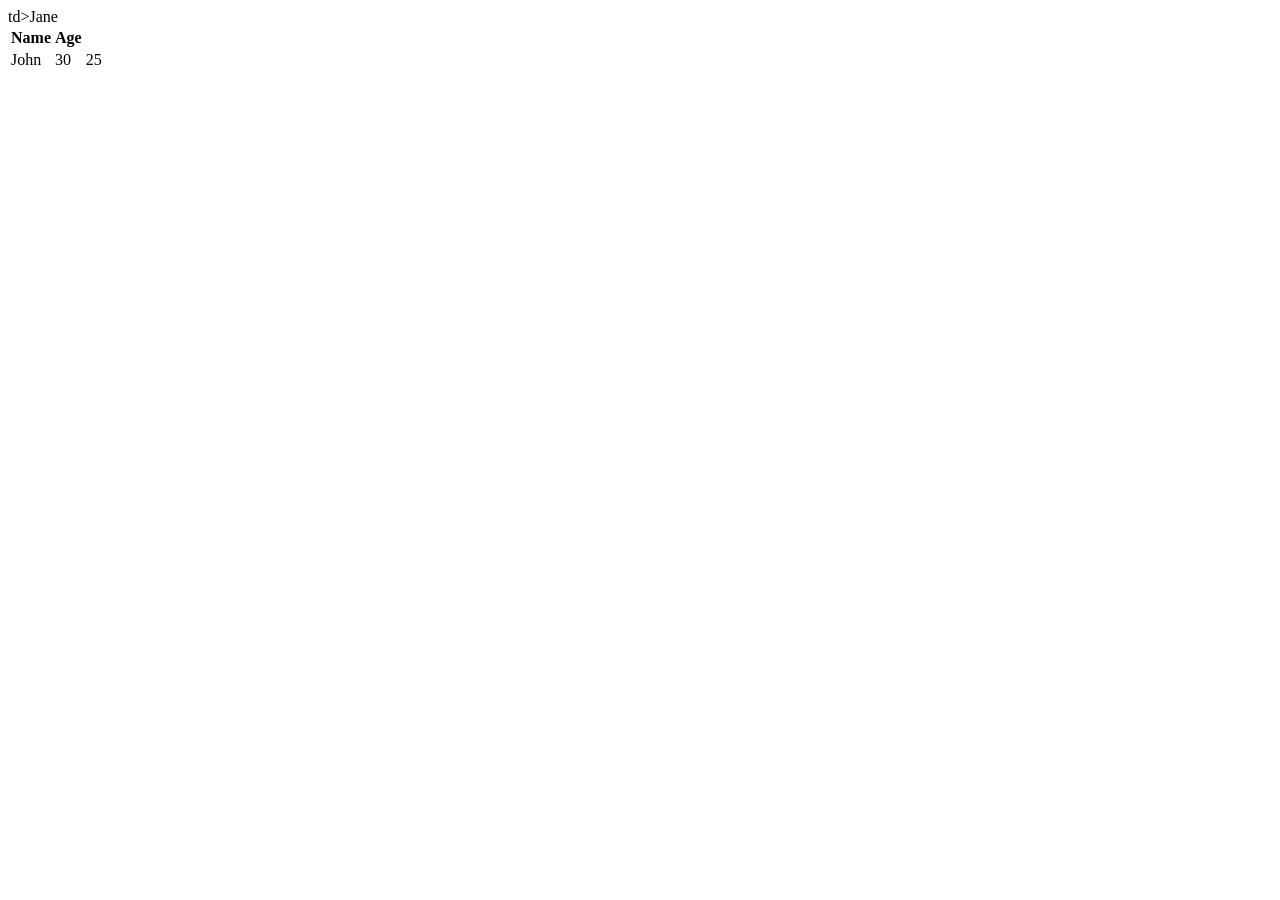
==== index.html @ 6170f804 "Agent host session 7fcd924e-1255-4569-8c91-f9eb9bb27017 - baseline checkpoint" ====
<!DOCTYPE html>
<html lang="en">
<head>
    <meta charset="UTF-8">
    <meta name="viewport" content="width=device-width, initial-scale=1.0">
    <title>Document</title>
</head>
<body>
    <table>
        <tr>
            <th>Name</th>
            <th>Age</th>
        </tr>
        <tr>
            <td>John</td>
            <td>30</td>
            td>Jane</td>
            <td>25</td> 
        </tr>
    </table>
</body>
</html>
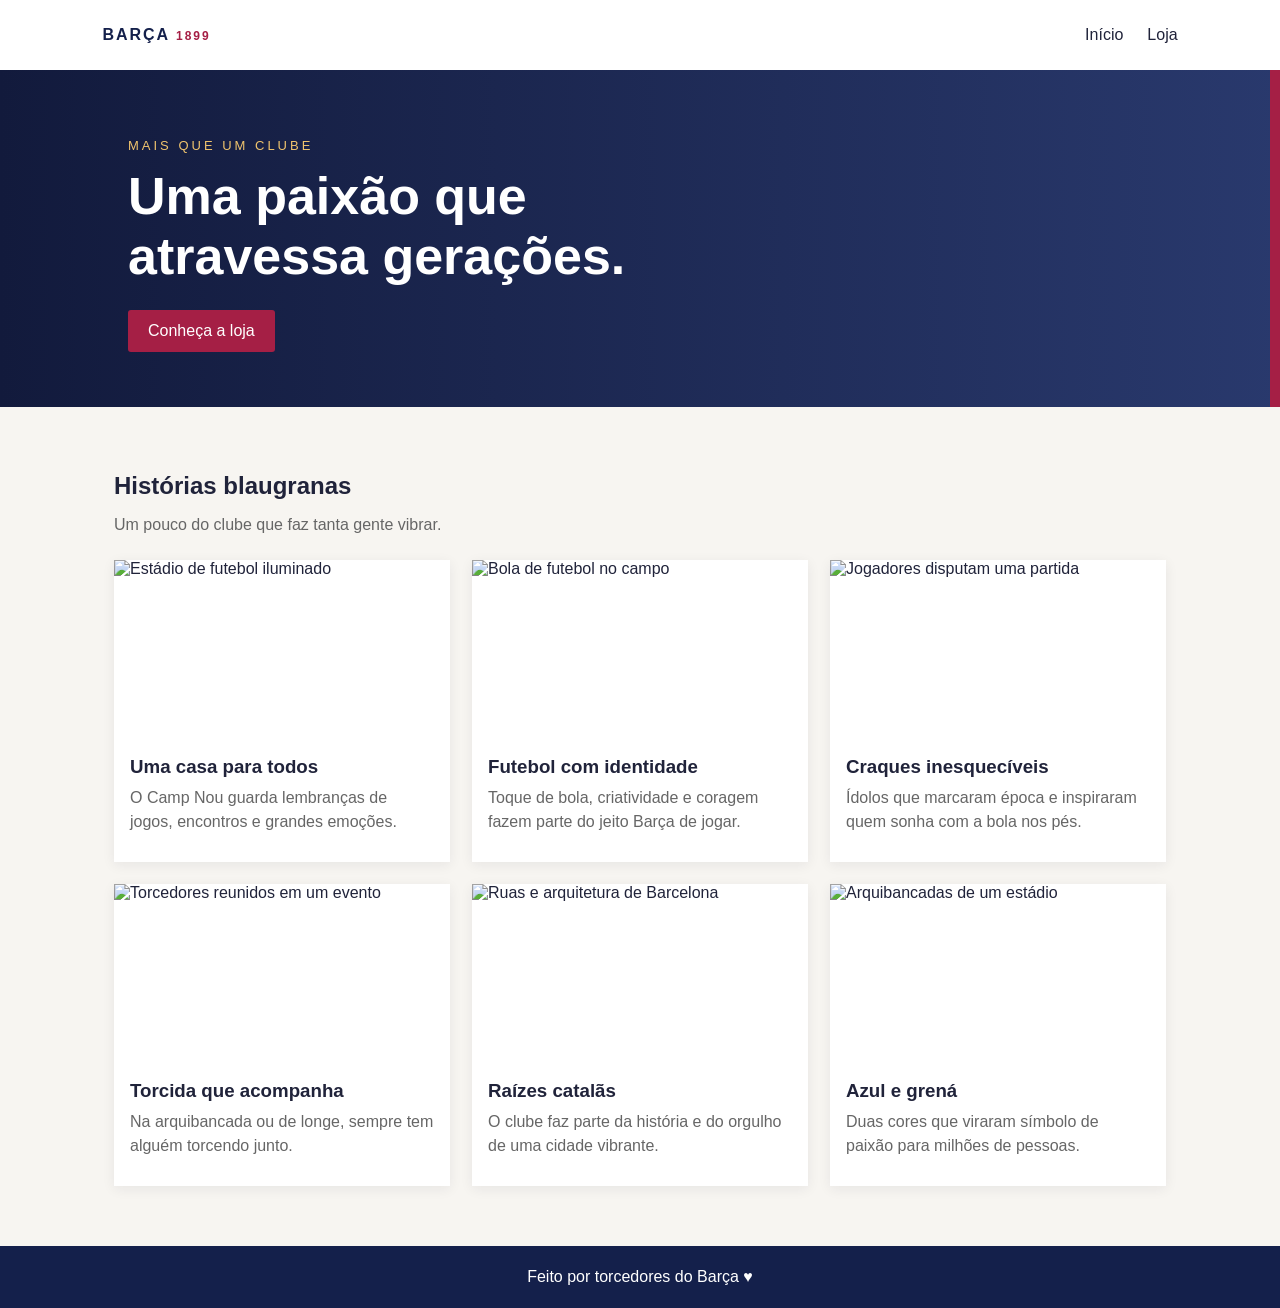
==== commit 8dc77459: "Agent host session 7fcd924e-1255-4569-8c91-f9eb9bb27017 - turn 1 start" ====
--- a/index.html
+++ b/index.html
@@ -1,22 +1,60 @@
 <!DOCTYPE html>
-<html lang="en">
+<!-- Alunos: Rafael Gasparini e João Pedro Melhado -->
+<html lang="pt-BR">
 <head>
     <meta charset="UTF-8">
     <meta name="viewport" content="width=device-width, initial-scale=1.0">
-    <title>Document</title>
+    <title>Barcelona | Paixão blaugrana</title>
+    <link rel="stylesheet" href="style.css">
 </head>
 <body>
-    <table>
-        <tr>
-            <th>Name</th>
-            <th>Age</th>
-        </tr>
-        <tr>
-            <td>John</td>
-            <td>30</td>
-            td>Jane</td>
-            <td>25</td> 
-        </tr>
-    </table>
+    <header class="topo">
+        <a class="logo" href="index.html">BARÇA <span>1899</span></a>
+        <nav>
+            <a href="index.html">Início</a>
+            <a href="loja.html">Loja</a>
+        </nav>
+    </header>
+
+    <main>
+        <section class="banner">
+            <p>MAIS QUE UM CLUBE</p>
+            <h1>Uma paixão que<br>atravessa gerações.</h1>
+            <a class="botao" href="loja.html">Conheça a loja</a>
+        </section>
+
+        <section class="conteudo">
+            <h2>Histórias blaugranas</h2>
+            <p class="introducao">Um pouco do clube que faz tanta gente vibrar.</p>
+            <div class="grade">
+                <article class="card">
+                    <img src="https://images.unsplash.com/photo-1522778119026-d647f0596c20?auto=format&fit=crop&w=700&q=80" alt="Estádio de futebol iluminado">
+                    <div class="card-texto"><h3>Uma casa para todos</h3><p>O Camp Nou guarda lembranças de jogos, encontros e grandes emoções.</p></div>
+                </article>
+                <article class="card">
+                    <img src="https://images.unsplash.com/photo-1579952363873-27f3bade9f55?auto=format&fit=crop&w=700&q=80" alt="Bola de futebol no campo">
+                    <div class="card-texto"><h3>Futebol com identidade</h3><p>Toque de bola, criatividade e coragem fazem parte do jeito Barça de jogar.</p></div>
+                </article>
+                <article class="card">
+                    <img src="https://images.unsplash.com/photo-1521412644187-c49fa049e84d?auto=format&fit=crop&w=700&q=80" alt="Jogadores disputam uma partida">
+                    <div class="card-texto"><h3>Craques inesquecíveis</h3><p>Ídolos que marcaram época e inspiraram quem sonha com a bola nos pés.</p></div>
+                </article>
+                <article class="card">
+                    <img src="https://images.unsplash.com/photo-1523580494863-6f3031224c94?auto=format&fit=crop&w=700&q=80" alt="Torcedores reunidos em um evento">
+                    <div class="card-texto"><h3>Torcida que acompanha</h3><p>Na arquibancada ou de longe, sempre tem alguém torcendo junto.</p></div>
+                </article>
+                <article class="card">
+                    <img src="https://images.unsplash.com/photo-1583422409516-2895a77efded?auto=format&fit=crop&w=700&q=80" alt="Ruas e arquitetura de Barcelona">
+                    <div class="card-texto"><h3>Raízes catalãs</h3><p>O clube faz parte da história e do orgulho de uma cidade vibrante.</p></div>
+                </article>
+                <article class="card">
+                    <img src="https://images.unsplash.com/photo-1522778119026-d647f0596c20?auto=format&fit=crop&w=700&q=80" alt="Arquibancadas de um estádio">
+                    <div class="card-texto"><h3>Azul e grená</h3><p>Duas cores que viraram símbolo de paixão para milhões de pessoas.</p></div>
+                </article>
+            </div>
+        </section>
+    </main>
+
+    <footer>Feito por torcedores do Barça ♥</footer>
 </body>
-</html>+</html>
--- a/style.css
+++ b/style.css
@@ -0,0 +1,31 @@
+* { box-sizing: border-box; }
+body { margin: 0; color: #20233a; background: #f7f5f1; font-family: Arial, sans-serif; }
+a { color: inherit; text-decoration: none; }
+.topo { height: 70px; padding: 0 8%; display: flex; align-items: center; justify-content: space-between; background: white; }
+.logo { color: #14204b; font-weight: bold; letter-spacing: 2px; }
+.logo span { color: #a51f45; font-size: 12px; }
+nav { display: flex; gap: 24px; }
+nav a:hover { color: #a51f45; }
+.banner { min-height: 300px; padding: 55px 10%; display: flex; flex-direction: column; align-items: flex-start; justify-content: center; position: relative; color: white; background: linear-gradient(90deg, #121a3c, #29396d); }
+.banner::after { width: 10px; position: absolute; inset: 0 0 0 auto; background: #a51f45; content: ""; }
+.banner p { color: #f0c46d; font-size: 13px; letter-spacing: 3px; }
+h1 { margin: 0 0 24px; font-size: clamp(32px, 5vw, 52px); }
+.botao { padding: 12px 20px; border-radius: 3px; background: #a51f45; color: white; }
+.botao:hover { background: #c12d56; }
+.banner-loja { background: linear-gradient(90deg, #681832, #a51f45); }
+.conteudo { max-width: 1100px; margin: auto; padding: 45px 24px 60px; }
+h2 { margin-bottom: 8px; }
+.introducao { margin-bottom: 26px; color: #666; }
+.grade { display: grid; grid-template-columns: repeat(3, 1fr); gap: 22px; }
+.card { overflow: hidden; background: white; box-shadow: 0 3px 12px #17203a12; animation: surgir .5s ease both; transition: transform .2s, box-shadow .2s; }
+.card:hover { transform: translateY(-5px); box-shadow: 0 9px 20px #17203a25; }
+.card img { width: 100%; height: 180px; display: block; object-fit: cover; }
+.card-texto { padding: 16px; }
+h3 { margin: 0 0 8px; }
+.card-texto p { min-height: 40px; margin: 0 0 12px; color: #666; line-height: 1.5; }
+.produto strong { color: #a51f45; }
+footer { padding: 22px; background: #14204b; color: white; text-align: center; }
+@keyframes surgir { from { opacity: 0; transform: translateY(12px); } to { opacity: 1; transform: translateY(0); } }
+@media (max-width: 750px) { .grade { grid-template-columns: repeat(2, 1fr); } .topo { padding: 0 5%; } }
+@media (max-width: 480px) { .grade { grid-template-columns: 1fr; } .card img { height: 210px; } .banner { min-height: 260px; } }
+@media (prefers-reduced-motion: reduce) { *, *::before, *::after { scroll-behavior: auto !important; transition-duration: .01ms !important; } }
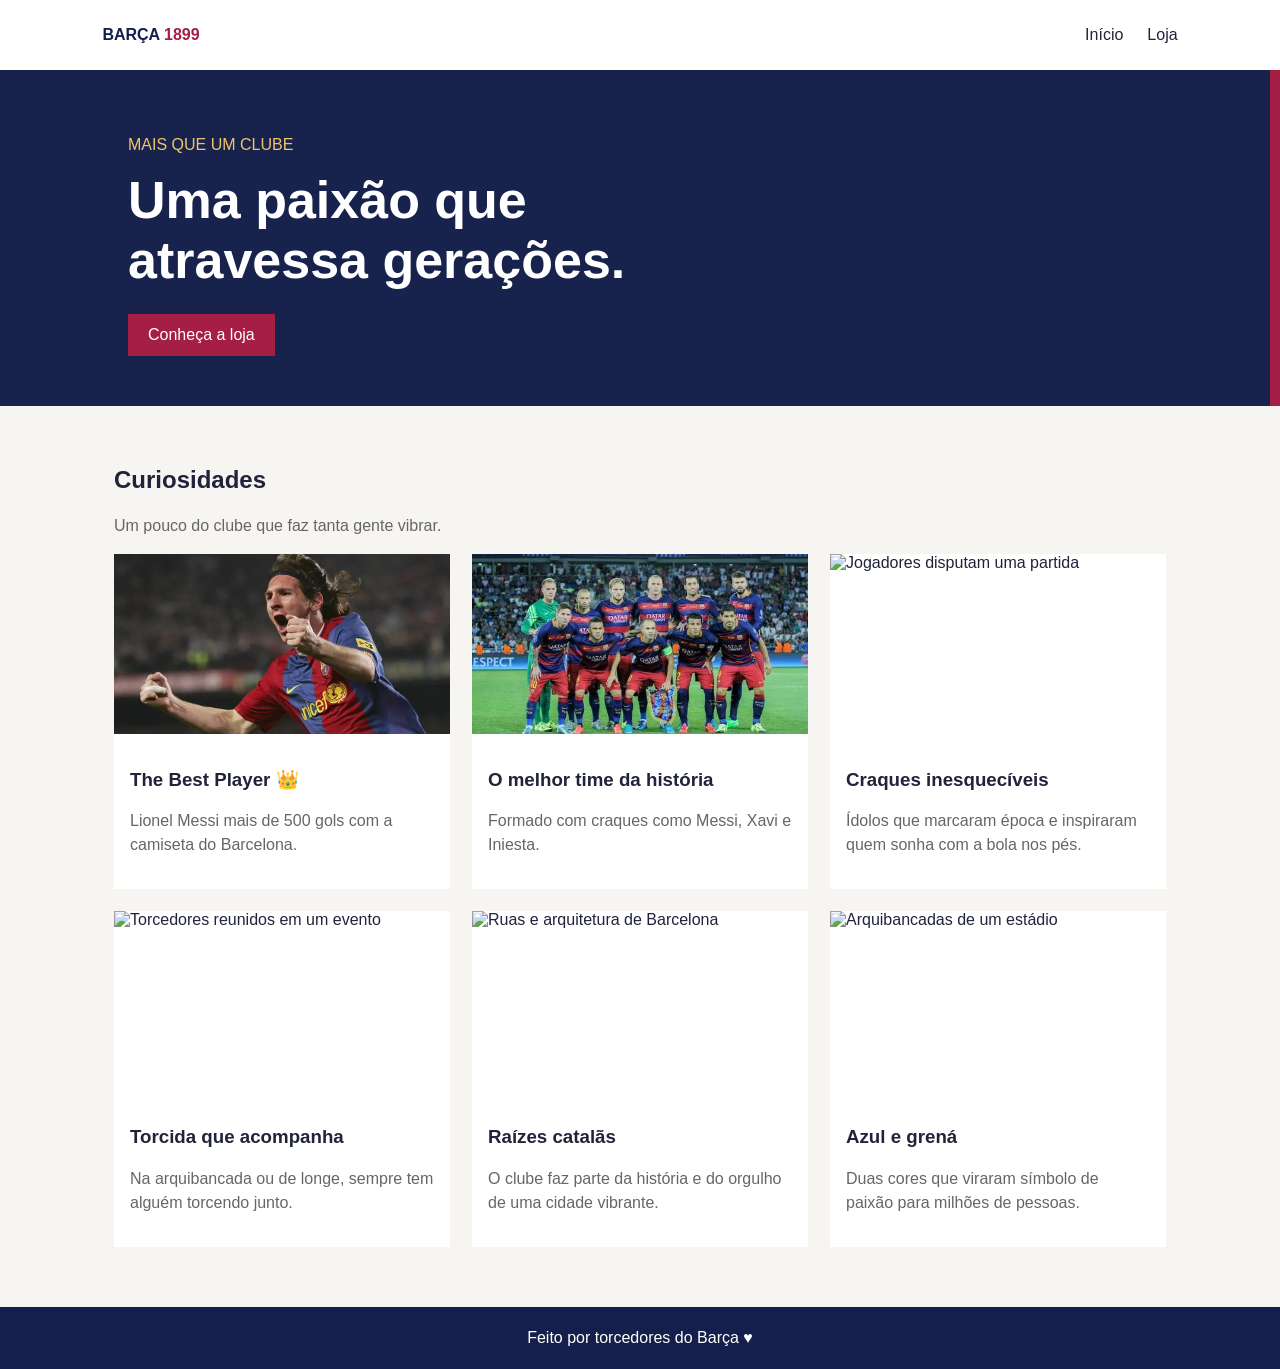
==== commit 7d0f8c15: "Agent host session 7fcd924e-1255-4569-8c91-f9eb9bb27017 - turn 2 start" ====
--- a/index.html
+++ b/index.html
@@ -4,7 +4,7 @@
 <head>
     <meta charset="UTF-8">
     <meta name="viewport" content="width=device-width, initial-scale=1.0">
-    <title>Barcelona | Paixão blaugrana</title>
+    <title>Barcelona </title>
     <link rel="stylesheet" href="style.css">
 </head>
 <body>
@@ -24,16 +24,16 @@
         </section>
 
         <section class="conteudo">
-            <h2>Histórias blaugranas</h2>
+            <h2>Curiosidades</h2>
             <p class="introducao">Um pouco do clube que faz tanta gente vibrar.</p>
             <div class="grade">
                 <article class="card">
-                    <img src="https://images.unsplash.com/photo-1522778119026-d647f0596c20?auto=format&fit=crop&w=700&q=80" alt="Estádio de futebol iluminado">
-                    <div class="card-texto"><h3>Uma casa para todos</h3><p>O Camp Nou guarda lembranças de jogos, encontros e grandes emoções.</p></div>
+                    <img src="IMAGENS-SITE/messi.webp" alt="Estádio de futebol iluminado">
+                    <div class="card-texto"><h3>The Best Player 👑</h3><p>Lionel Messi mais de 500 gols com a camiseta do Barcelona.</p></div>
                 </article>
                 <article class="card">
-                    <img src="https://images.unsplash.com/photo-1579952363873-27f3bade9f55?auto=format&fit=crop&w=700&q=80" alt="Bola de futebol no campo">
-                    <div class="card-texto"><h3>Futebol com identidade</h3><p>Toque de bola, criatividade e coragem fazem parte do jeito Barça de jogar.</p></div>
+                    <img src="IMAGENS-SITE/time.jpg" alt="Bola de futebol no campo">
+                    <div class="card-texto"><h3>O melhor time da história </h3><p>Formado com craques como Messi, Xavi e Iniesta.</p></div>
                 </article>
                 <article class="card">
                     <img src="https://images.unsplash.com/photo-1521412644187-c49fa049e84d?auto=format&fit=crop&w=700&q=80" alt="Jogadores disputam uma partida">
--- a/style.css
+++ b/style.css
@@ -1,31 +1,145 @@
-* { box-sizing: border-box; }
-body { margin: 0; color: #20233a; background: #f7f5f1; font-family: Arial, sans-serif; }
-a { color: inherit; text-decoration: none; }
-.topo { height: 70px; padding: 0 8%; display: flex; align-items: center; justify-content: space-between; background: white; }
-.logo { color: #14204b; font-weight: bold; letter-spacing: 2px; }
-.logo span { color: #a51f45; font-size: 12px; }
-nav { display: flex; gap: 24px; }
-nav a:hover { color: #a51f45; }
-.banner { min-height: 300px; padding: 55px 10%; display: flex; flex-direction: column; align-items: flex-start; justify-content: center; position: relative; color: white; background: linear-gradient(90deg, #121a3c, #29396d); }
-.banner::after { width: 10px; position: absolute; inset: 0 0 0 auto; background: #a51f45; content: ""; }
-.banner p { color: #f0c46d; font-size: 13px; letter-spacing: 3px; }
-h1 { margin: 0 0 24px; font-size: clamp(32px, 5vw, 52px); }
-.botao { padding: 12px 20px; border-radius: 3px; background: #a51f45; color: white; }
-.botao:hover { background: #c12d56; }
-.banner-loja { background: linear-gradient(90deg, #681832, #a51f45); }
-.conteudo { max-width: 1100px; margin: auto; padding: 45px 24px 60px; }
-h2 { margin-bottom: 8px; }
-.introducao { margin-bottom: 26px; color: #666; }
-.grade { display: grid; grid-template-columns: repeat(3, 1fr); gap: 22px; }
-.card { overflow: hidden; background: white; box-shadow: 0 3px 12px #17203a12; animation: surgir .5s ease both; transition: transform .2s, box-shadow .2s; }
-.card:hover { transform: translateY(-5px); box-shadow: 0 9px 20px #17203a25; }
-.card img { width: 100%; height: 180px; display: block; object-fit: cover; }
-.card-texto { padding: 16px; }
-h3 { margin: 0 0 8px; }
-.card-texto p { min-height: 40px; margin: 0 0 12px; color: #666; line-height: 1.5; }
-.produto strong { color: #a51f45; }
-footer { padding: 22px; background: #14204b; color: white; text-align: center; }
-@keyframes surgir { from { opacity: 0; transform: translateY(12px); } to { opacity: 1; transform: translateY(0); } }
-@media (max-width: 750px) { .grade { grid-template-columns: repeat(2, 1fr); } .topo { padding: 0 5%; } }
-@media (max-width: 480px) { .grade { grid-template-columns: 1fr; } .card img { height: 210px; } .banner { min-height: 260px; } }
-@media (prefers-reduced-motion: reduce) { *, *::before, *::after { scroll-behavior: auto !important; transition-duration: .01ms !important; } }
+* {
+    box-sizing: border-box;
+}
+
+body {
+    margin: 0;
+    background: #f7f5f1;
+    color: #20233a;
+    font: 16px Arial, sans-serif;
+}
+
+a {
+    color: inherit;
+    text-decoration: none;
+}
+
+.topo {
+    height: 70px;
+    padding: 0 8%;
+    display: flex;
+    align-items: center;
+    justify-content: space-between;
+    background: white;
+}
+
+.logo {
+    color: #14204b;
+    font-weight: bold;
+}
+
+.logo span, .produto strong {
+    color: #a51f45;
+}
+
+nav {
+    display: flex;
+    gap: 24px;
+}
+
+nav a:hover {
+    color: #a51f45;
+}
+
+.banner {
+    min-height: 300px;
+    padding: 50px 10%;
+    display: flex;
+    flex-direction: column;
+    align-items: flex-start;
+    justify-content: center;
+    position: relative;
+    background: #17234d;
+    color: white;
+}
+
+.banner::after {
+    width: 10px;
+    position: absolute;
+    inset: 0 0 0 auto;
+    background: #a51f45;
+    content: "";
+}
+
+.banner p {
+    color: #f0c46d;
+}
+
+h1 {
+    margin: 0 0 24px;
+    font-size: clamp(32px, 5vw, 52px);
+}
+
+.botao {
+    padding: 12px 20px;
+    background: #a51f45;
+    color: white;
+}
+
+.botao:hover {
+    background: #74203d;
+}
+
+.banner-loja {
+    background: #74203d;
+}
+
+.conteudo {
+    max-width: 1100px;
+    margin: auto;
+    padding: 40px 24px 60px;
+}
+
+.introducao, .card-texto p {
+    color: #666;
+    line-height: 1.5;
+}
+
+.grade {
+    display: grid;
+    grid-template-columns: repeat(3, 1fr);
+    gap: 22px;
+}
+
+.card {
+    overflow: hidden;
+    background: white;
+    animation: aparecer .5s ease;
+    transition: transform .2s;
+}
+
+.card:hover {
+    transform: translateY(-5px);
+}
+
+.card img {
+    width: 100%;
+    height: 180px;
+    display: block;
+    object-fit: cover;
+}
+
+.card-texto {
+    padding: 16px;
+}
+
+footer {
+    padding: 22px;
+    background: #14204b;
+    color: white;
+    text-align: center;
+}
+
+@keyframes aparecer {
+    from { opacity: 0; }
+    to { opacity: 1; }
+}
+
+@media (max-width: 750px) {
+    .grade { grid-template-columns: repeat(2, 1fr); }
+    .topo { padding: 0 5%; }
+}
+
+@media (max-width: 480px) {
+    .grade { grid-template-columns: 1fr; }
+}
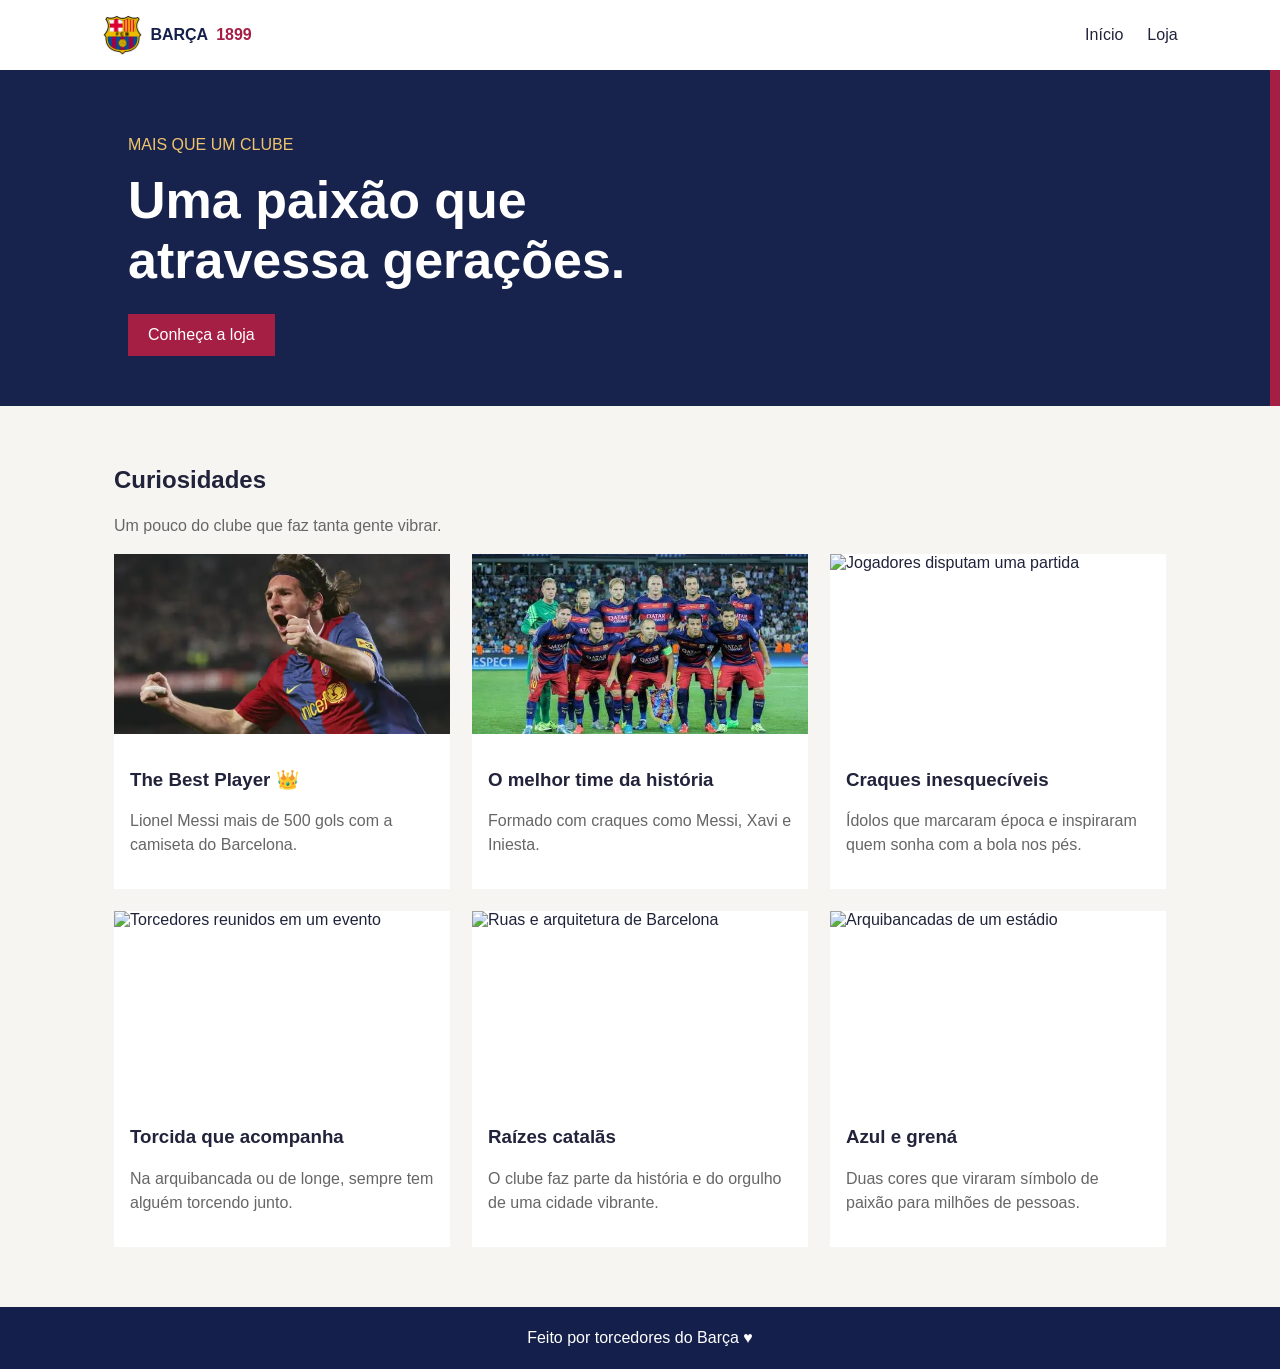
==== commit b458fad4: "Agent host session 7fcd924e-1255-4569-8c91-f9eb9bb27017 - turn 2" ====
--- a/index.html
+++ b/index.html
@@ -9,7 +9,10 @@
 </head>
 <body>
     <header class="topo">
-        <a class="logo" href="index.html">BARÇA <span>1899</span></a>
+        <a class="logo" href="index.html">
+            <img src="IMAGENS-SITE/FC_Barcelona_(crest).svg.webp" alt="Escudo do Barcelona">
+            BARÇA <span>1899</span>
+        </a>
         <nav>
             <a href="index.html">Início</a>
             <a href="loja.html">Loja</a>
--- a/style.css
+++ b/style.css
@@ -24,8 +24,17 @@
 }
 
 .logo {
+    display: flex;
+    align-items: center;
+    gap: 8px;
     color: #14204b;
     font-weight: bold;
+}
+
+.logo img {
+    width: 40px;
+    height: 40px;
+    object-fit: contain;
 }
 
 .logo span, .produto strong {
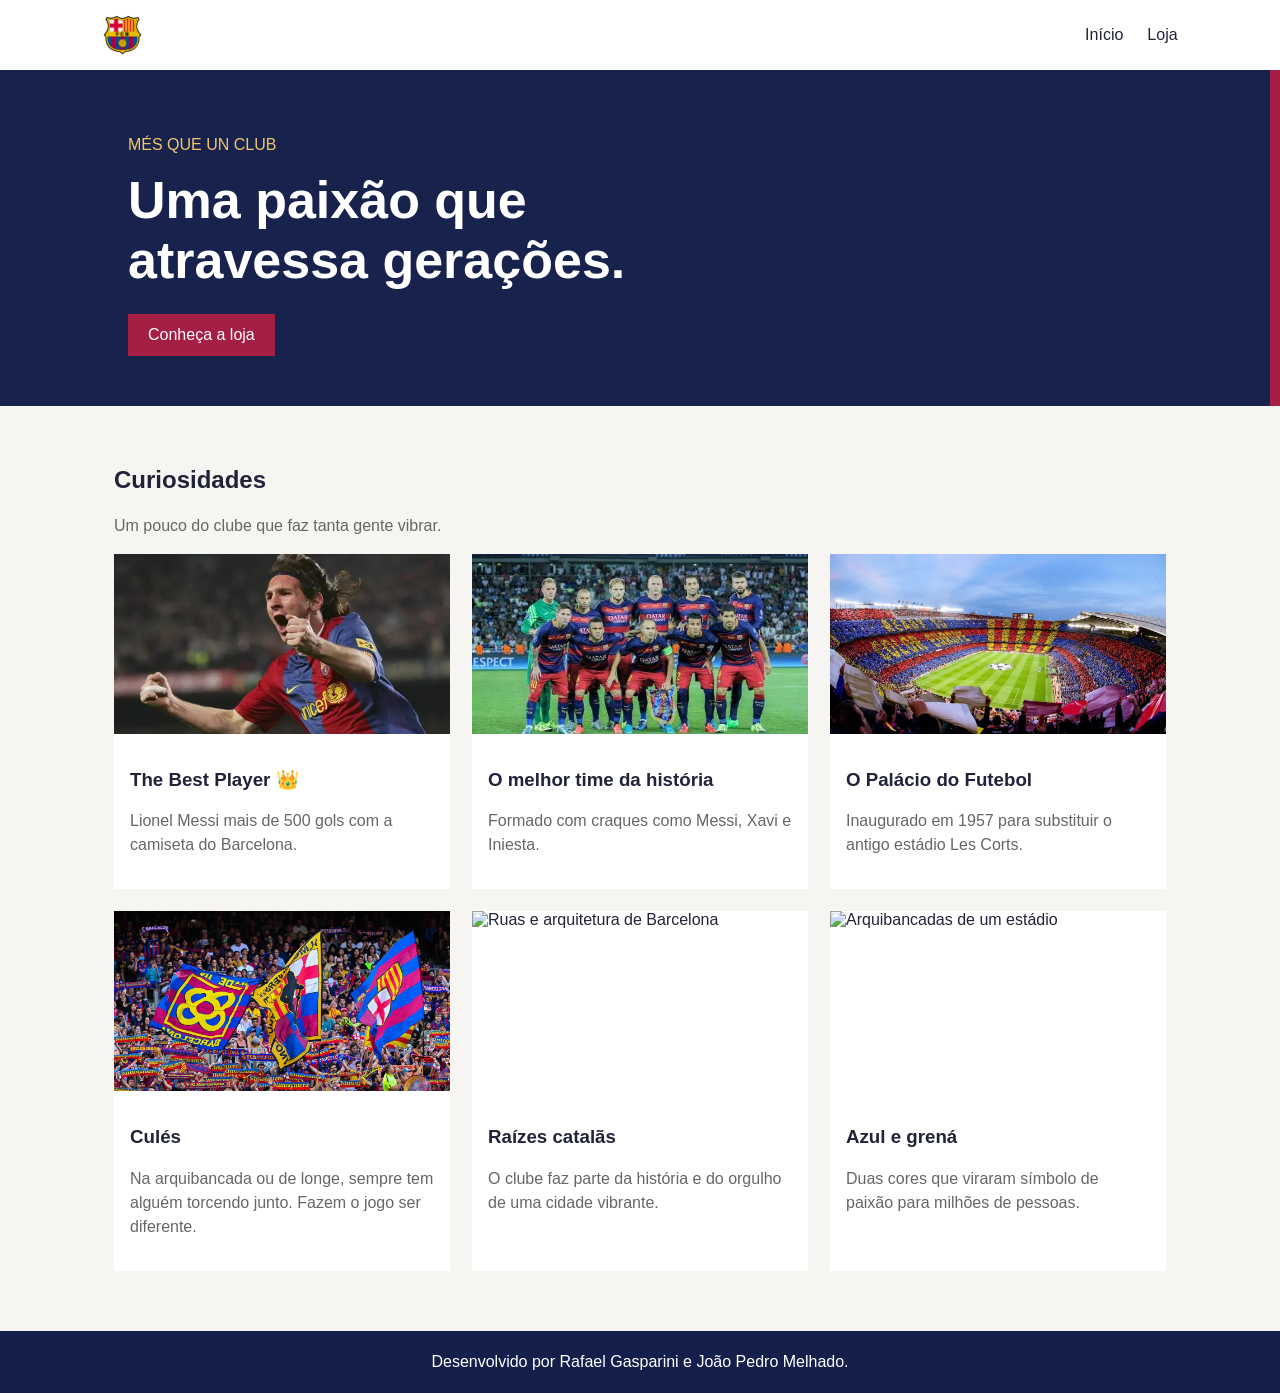
==== commit 5ffa0bbe: "Agent host session 7fcd924e-1255-4569-8c91-f9eb9bb27017 - turn 3 start" ====
--- a/index.html
+++ b/index.html
@@ -11,8 +11,7 @@
     <header class="topo">
         <a class="logo" href="index.html">
             <img src="IMAGENS-SITE/FC_Barcelona_(crest).svg.webp" alt="Escudo do Barcelona">
-            BARÇA <span>1899</span>
-        </a>
+          </a>
         <nav>
             <a href="index.html">Início</a>
             <a href="loja.html">Loja</a>
@@ -21,7 +20,7 @@
 
     <main>
         <section class="banner">
-            <p>MAIS QUE UM CLUBE</p>
+            <p>MÉS QUE UN CLUB</p>
             <h1>Uma paixão que<br>atravessa gerações.</h1>
             <a class="botao" href="loja.html">Conheça a loja</a>
         </section>
@@ -39,12 +38,12 @@
                     <div class="card-texto"><h3>O melhor time da história </h3><p>Formado com craques como Messi, Xavi e Iniesta.</p></div>
                 </article>
                 <article class="card">
-                    <img src="https://images.unsplash.com/photo-1521412644187-c49fa049e84d?auto=format&fit=crop&w=700&q=80" alt="Jogadores disputam uma partida">
-                    <div class="card-texto"><h3>Craques inesquecíveis</h3><p>Ídolos que marcaram época e inspiraram quem sonha com a bola nos pés.</p></div>
+                    <img src="IMAGENS-SITE/Camp-Nou-3.webp" alt="Jogadores disputam uma partida">
+                    <div class="card-texto"><h3>O Palácio do Futebol</h3><p>Inaugurado em 1957 para substituir o antigo estádio Les Corts.</p></div>
                 </article>
                 <article class="card">
-                    <img src="https://images.unsplash.com/photo-1523580494863-6f3031224c94?auto=format&fit=crop&w=700&q=80" alt="Torcedores reunidos em um evento">
-                    <div class="card-texto"><h3>Torcida que acompanha</h3><p>Na arquibancada ou de longe, sempre tem alguém torcendo junto.</p></div>
+                    <img src="IMAGENS-SITE/torc.webp" alt="Torcedores reunidos em um evento">
+                    <div class="card-texto"><h3>Culés</h3><p>Na arquibancada ou de longe, sempre tem alguém torcendo junto. Fazem o jogo ser diferente.</p></div>
                 </article>
                 <article class="card">
                     <img src="https://images.unsplash.com/photo-1583422409516-2895a77efded?auto=format&fit=crop&w=700&q=80" alt="Ruas e arquitetura de Barcelona">
@@ -58,6 +57,6 @@
         </section>
     </main>
 
-    <footer>Feito por torcedores do Barça ♥</footer>
+    <footer class="rodape">Desenvolvido por Rafael Gasparini e João Pedro Melhado.</footer>
 </body>
 </html>
--- a/style.css
+++ b/style.css
@@ -151,4 +151,11 @@
 
 @media (max-width: 480px) {
     .grade { grid-template-columns: 1fr; }
+}
+
+.rodape {
+    padding: 22px;
+    background: #14204b;
+    color: white;
+    text-align: center;
 }
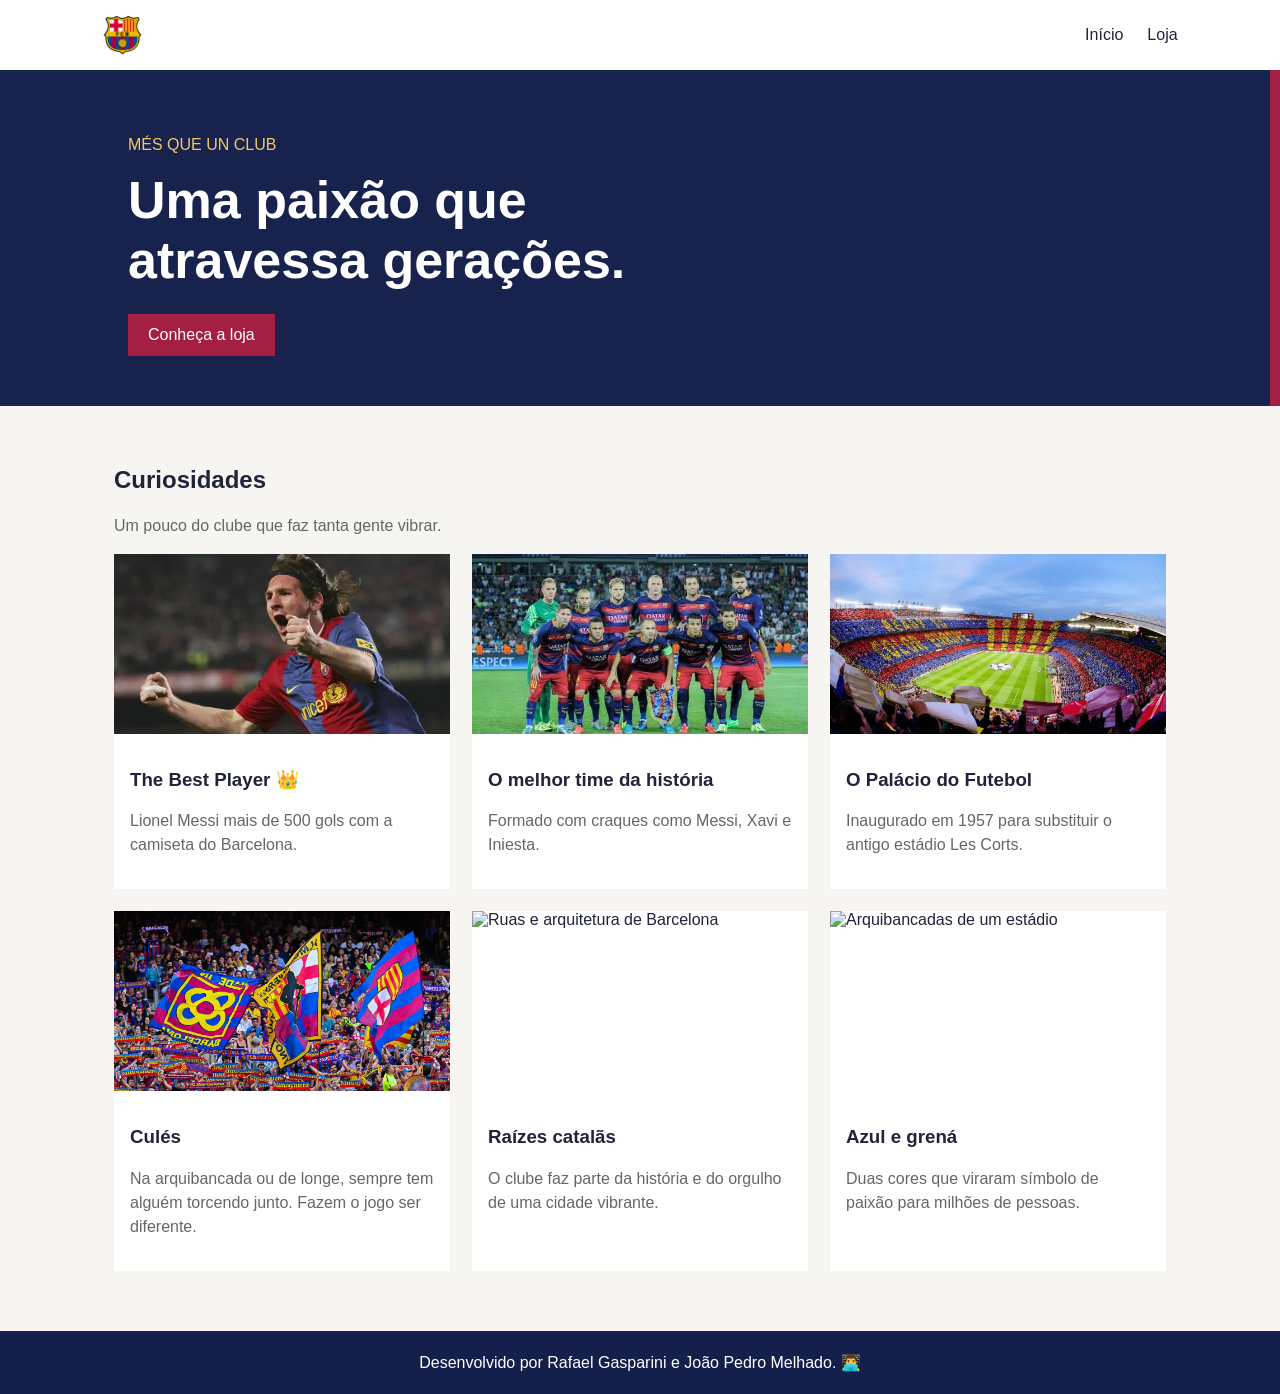
==== commit 9c4c0f9d: "estilo" ====
--- a/index.html
+++ b/index.html
@@ -5,7 +5,7 @@
     <meta charset="UTF-8">
     <meta name="viewport" content="width=device-width, initial-scale=1.0">
     <title>Barcelona </title>
-    <link rel="stylesheet" href="style.css">
+    <link rel="stylesheet" href="index.css">
 </head>
 <body>
     <header class="topo">
@@ -57,6 +57,6 @@
         </section>
     </main>
 
-    <footer class="rodape">Desenvolvido por Rafael Gasparini e João Pedro Melhado.</footer>
+    <footer class="rodape">Desenvolvido por Rafael Gasparini e João Pedro Melhado. 👨‍💻</footer>
 </body>
 </html>
--- a/index.css
+++ b/index.css
@@ -0,0 +1,150 @@
+* {
+    box-sizing: border-box;
+}
+
+body {
+    margin: 0;
+    background: #f7f5f1;
+    color: #20233a;
+    font: 16px Arial, sans-serif;
+}
+
+a {
+    color: inherit;
+    text-decoration: none;
+}
+
+.topo {
+    height: 70px;
+    padding: 0 8%;
+    display: flex;
+    align-items: center;
+    justify-content: space-between;
+    background: white;
+}
+
+.logo {
+    display: flex;
+    align-items: center;
+    gap: 8px;
+    color: #14204b;
+    font-weight: bold;
+}
+
+.logo img {
+    width: 40px;
+    height: 40px;
+    object-fit: contain;
+}
+
+.logo span {
+    color: #a51f45;
+}
+
+nav {
+    display: flex;
+    gap: 24px;
+}
+
+nav a:hover {
+    color: #a51f45;
+}
+
+.banner {
+    min-height: 300px;
+    padding: 50px 10%;
+    display: flex;
+    flex-direction: column;
+    align-items: flex-start;
+    justify-content: center;
+    position: relative;
+    background: #17234d;
+    color: white;
+}
+
+.banner::after {
+    width: 10px;
+    position: absolute;
+    inset: 0 0 0 auto;
+    background: #a51f45;
+    content: "";
+}
+
+.banner p {
+    color: #f0c46d;
+}
+
+h1 {
+    margin: 0 0 24px;
+    font-size: clamp(32px, 5vw, 52px);
+}
+
+.botao {
+    padding: 12px 20px;
+    background: #a51f45;
+    color: white;
+}
+
+.botao:hover {
+    background: #74203d;
+}
+
+.conteudo {
+    max-width: 1100px;
+    margin: auto;
+    padding: 40px 24px 60px;
+}
+
+.introducao, .card-texto p {
+    color: #666;
+    line-height: 1.5;
+}
+
+.grade {
+    display: grid;
+    grid-template-columns: repeat(3, 1fr);
+    gap: 22px;
+}
+
+.card {
+    overflow: hidden;
+    background: white;
+    animation: aparecer .5s ease;
+    transition: transform .2s;
+}
+
+.card:hover {
+    transform: translateY(-5px);
+}
+
+.card img {
+    width: 100%;
+    height: 180px;
+    display: block;
+    object-fit: cover;
+}
+
+.card-texto {
+    padding: 16px;
+}
+
+footer {
+    padding: 22px;
+    background: #14204b;
+    color: white;
+    text-align: center;
+}
+
+@keyframes aparecer {
+    from { opacity: 0; }
+    to { opacity: 1; }
+}
+
+@media (max-width: 750px) {
+    .grade { grid-template-columns: repeat(2, 1fr); }
+    .topo { padding: 0 5%; }
+}
+
+@media (max-width: 480px) {
+    .grade { grid-template-columns: 1fr; }
+}
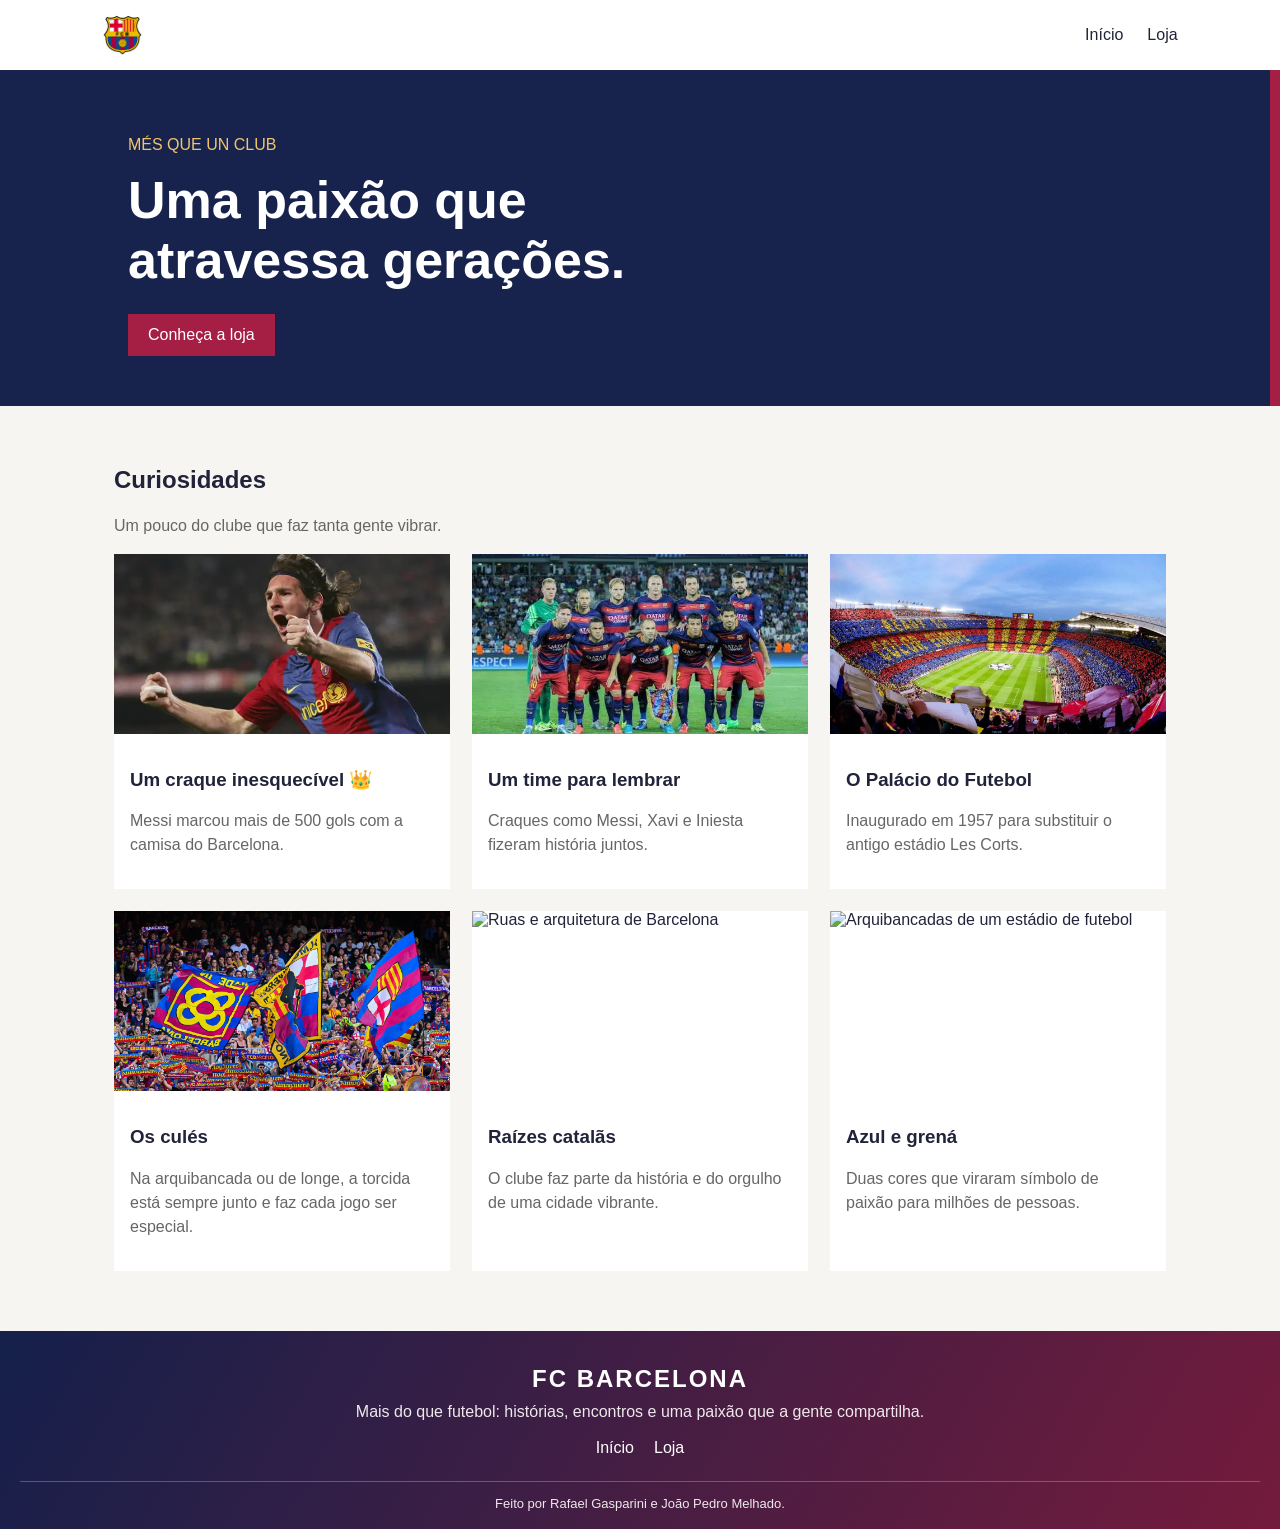
==== commit 8ea06c84: "finalização" ====
--- a/index.html
+++ b/index.html
@@ -4,14 +4,14 @@
 <head>
     <meta charset="UTF-8">
     <meta name="viewport" content="width=device-width, initial-scale=1.0">
-    <title>Barcelona </title>
-    <link rel="stylesheet" href="index.css">
+    <title>FC Barcelona | Paixão blaugrana</title>
+    <link rel="stylesheet" href="style.css">
 </head>
 <body>
     <header class="topo">
         <a class="logo" href="index.html">
             <img src="IMAGENS-SITE/FC_Barcelona_(crest).svg.webp" alt="Escudo do Barcelona">
-          </a>
+        </a>
         <nav>
             <a href="index.html">Início</a>
             <a href="loja.html">Loja</a>
@@ -30,33 +30,43 @@
             <p class="introducao">Um pouco do clube que faz tanta gente vibrar.</p>
             <div class="grade">
                 <article class="card">
-                    <img src="IMAGENS-SITE/messi.webp" alt="Estádio de futebol iluminado">
-                    <div class="card-texto"><h3>The Best Player 👑</h3><p>Lionel Messi mais de 500 gols com a camiseta do Barcelona.</p></div>
+                    <img src="IMAGENS-SITE/messi.webp" alt="Lionel Messi com a camisa do Barcelona">
+                    <div class="card-texto"><h3>Um craque inesquecível 👑</h3><p>Messi marcou mais de 500 gols com a camisa do Barcelona.</p></div>
                 </article>
                 <article class="card">
-                    <img src="IMAGENS-SITE/time.jpg" alt="Bola de futebol no campo">
-                    <div class="card-texto"><h3>O melhor time da história </h3><p>Formado com craques como Messi, Xavi e Iniesta.</p></div>
+                    <img src="IMAGENS-SITE/time.jpg" alt="Jogadores do Barcelona reunidos">
+                    <div class="card-texto"><h3>Um time para lembrar</h3><p>Craques como Messi, Xavi e Iniesta fizeram história juntos.</p></div>
                 </article>
                 <article class="card">
-                    <img src="IMAGENS-SITE/Camp-Nou-3.webp" alt="Jogadores disputam uma partida">
+                    <img src="IMAGENS-SITE/Camp-Nou-3.webp" alt="Camp Nou">
                     <div class="card-texto"><h3>O Palácio do Futebol</h3><p>Inaugurado em 1957 para substituir o antigo estádio Les Corts.</p></div>
                 </article>
                 <article class="card">
-                    <img src="IMAGENS-SITE/torc.webp" alt="Torcedores reunidos em um evento">
-                    <div class="card-texto"><h3>Culés</h3><p>Na arquibancada ou de longe, sempre tem alguém torcendo junto. Fazem o jogo ser diferente.</p></div>
+                    <img src="IMAGENS-SITE/torc.webp" alt="Torcida">
+                    <div class="card-texto"><h3>Os culés</h3><p>Na arquibancada ou de longe, a torcida está sempre junto e faz cada jogo ser especial.</p></div>
                 </article>
                 <article class="card">
                     <img src="https://images.unsplash.com/photo-1583422409516-2895a77efded?auto=format&fit=crop&w=700&q=80" alt="Ruas e arquitetura de Barcelona">
                     <div class="card-texto"><h3>Raízes catalãs</h3><p>O clube faz parte da história e do orgulho de uma cidade vibrante.</p></div>
                 </article>
                 <article class="card">
-                    <img src="https://images.unsplash.com/photo-1522778119026-d647f0596c20?auto=format&fit=crop&w=700&q=80" alt="Arquibancadas de um estádio">
+                    <img src="https://images.unsplash.com/photo-1522778119026-d647f0596c20?auto=format&fit=crop&w=700&q=80" alt="Arquibancadas de um estádio de futebol">
                     <div class="card-texto"><h3>Azul e grená</h3><p>Duas cores que viraram símbolo de paixão para milhões de pessoas.</p></div>
                 </article>
             </div>
         </section>
     </main>
 
-    <footer class="rodape">Desenvolvido por Rafael Gasparini e João Pedro Melhado. 👨‍💻</footer>
+    <footer class="rodape">
+        <div class="rodape-conteudo">
+            <h2>FC Barcelona</h2>
+            <p>Mais do que futebol: histórias, encontros e uma paixão que a gente compartilha.</p>
+            <nav class="rodape-links" aria-label="Links do rodapé">
+                <a href="index.html">Início</a>
+                <a href="loja.html">Loja</a>
+            </nav>
+        </div>
+        <p class="rodape-creditos">Feito por Rafael Gasparini e João Pedro Melhado.</p>
+    </footer>
 </body>
 </html>
--- a/style.css
+++ b/style.css
@@ -0,0 +1,181 @@
+* {
+    box-sizing: border-box;
+}
+
+body {
+    margin: 0;
+    background: #f7f5f1;
+    color: #20233a;
+    font: 16px Arial, sans-serif;
+}
+
+a {
+    color: inherit;
+    text-decoration: none;
+}
+
+.topo {
+    height: 70px;
+    padding: 0 8%;
+    display: flex;
+    align-items: center;
+    justify-content: space-between;
+    background: white;
+}
+
+.logo {
+    display: flex;
+    align-items: center;
+    gap: 8px;
+    color: #14204b;
+    font-weight: bold;
+}
+
+.logo img {
+    width: 40px;
+    height: 40px;
+    object-fit: contain;
+}
+
+.logo span {
+    color: #a51f45;
+}
+
+nav {
+    display: flex;
+    gap: 24px;
+}
+
+nav a:hover {
+    color: #a51f45;
+}
+
+.banner {
+    min-height: 300px;
+    padding: 50px 10%;
+    display: flex;
+    flex-direction: column;
+    align-items: flex-start;
+    justify-content: center;
+    position: relative;
+    background: #17234d;
+    color: white;
+}
+
+.banner::after {
+    width: 10px;
+    position: absolute;
+    inset: 0 0 0 auto;
+    background: #a51f45;
+    content: "";
+}
+
+.banner p {
+    color: #f0c46d;
+}
+
+h1 {
+    margin: 0 0 24px;
+    font-size: clamp(32px, 5vw, 52px);
+    animation: aparecer 1s ease 1s both;
+}
+
+.botao {
+    padding: 12px 20px;
+    background: #a51f45;
+    color: white;
+}
+
+.botao:hover {
+    background: #74203d;
+}
+
+.conteudo {
+    max-width: 1100px;
+    margin: auto;
+    padding: 40px 24px 60px;
+}
+
+.introducao, .card-texto p {
+    color: #666;
+    line-height: 1.5;
+}
+
+.grade {
+    display: grid;
+    grid-template-columns: repeat(3, 1fr);
+    gap: 22px;
+}
+
+.card {
+    overflow: hidden;
+    background: white;
+    animation: aparecer .5s ease;
+    transition: transform .2s;
+}
+
+.card:hover {
+    transform: translateY(-5px);
+}
+
+.card img {
+    width: 100%;
+    height: 180px;
+    display: block;
+    object-fit: cover;
+}
+
+.card-texto {
+    padding: 16px;
+}
+
+.rodape {
+    padding: 34px 20px 18px;
+    background: linear-gradient(120deg, #14204b, #741b3c);
+    color: white;
+    text-align: center;
+}
+
+.rodape-conteudo h2 {
+    margin: 0 0 10px;
+    font-size: 24px;
+    text-transform: uppercase;
+    letter-spacing: 2px;
+}
+
+.rodape-conteudo p {
+    margin: 0 auto 18px;
+    color: #eee8eb;
+}
+
+.rodape-links {
+    display: flex;
+    justify-content: center;
+    gap: 20px;
+}
+
+.rodape-links a:hover {
+    color: #f0c46d;
+}
+
+.rodape-creditos {
+    margin: 24px 0 0;
+    padding-top: 14px;
+    border-top: 1px solid #ffffff40;
+    color: #eee8eb;
+    font-size: 13px;
+}
+
+@keyframes aparecer {
+    from { opacity: 0; }
+    to { opacity: 1; }
+}
+
+@media (max-width: 750px) {
+    .grade { grid-template-columns: repeat(2, 1fr); }
+    .topo { padding: 0 5%; }
+}
+
+@media (max-width: 480px) {
+    .grade { grid-template-columns: 1fr; }
+}
